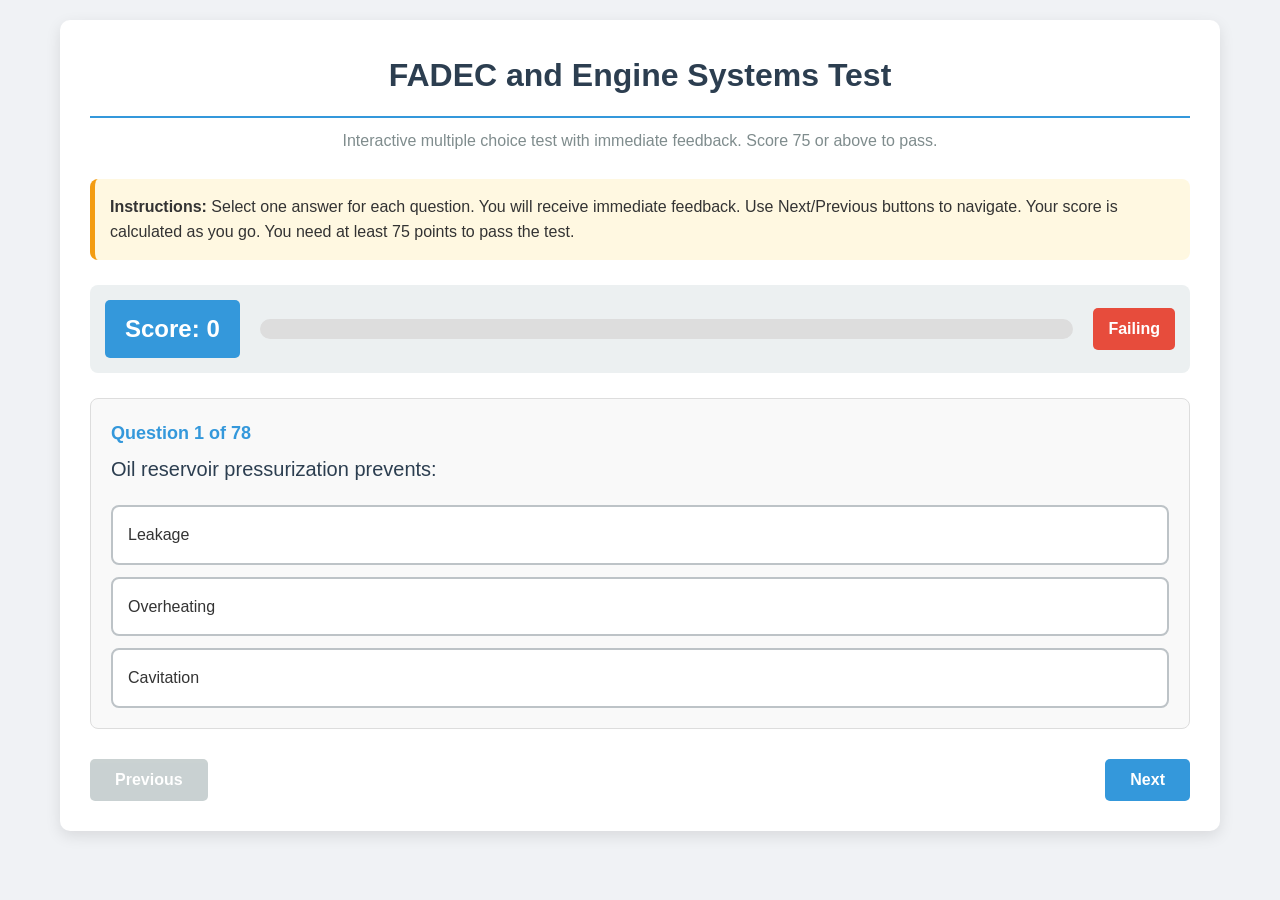
==== PW4000- 78 QUIZ.html @ d31b74fe "Rename fixed_107_quiz.html to PW4000- 78 QUIZ.html" ====
<!DOCTYPE html>
<html lang="en">

<head>
    <meta charset="UTF-8">
    <meta name="viewport" content="width=device-width, initial-scale=1.0">
    <title>PW4000--TAHTA-SORULARI Test</title>
    <style>
        * {
            box-sizing: border-box;
            margin: 0;
            padding: 0;
            font-family: 'Segoe UI', Tahoma, Geneva, Verdana, sans-serif;
        }

        body {
            background-color: #f0f2f5;
            color: #333;
            line-height: 1.6;
            padding: 20px;
            max-width: 1200px;
            margin: 0 auto;
        }

        .container {
            background-color: white;
            border-radius: 10px;
            box-shadow: 0 5px 15px rgba(0, 0, 0, 0.1);
            padding: 30px;
            margin-bottom: 30px;
        }

        h1 {
            color: #2c3e50;
            text-align: center;
            margin-bottom: 10px;
            border-bottom: 2px solid #3498db;
            padding-bottom: 15px;
        }

        .description {
            text-align: center;
            color: #7f8c8d;
            margin-bottom: 25px;
            font-size: 16px;
        }

        .score-container {
            display: flex;
            justify-content: space-between;
            align-items: center;
            background-color: #ecf0f1;
            padding: 15px;
            border-radius: 8px;
            margin-bottom: 25px;
            flex-wrap: wrap;
        }

        .score-box {
            background-color: #3498db;
            color: white;
            padding: 10px 20px;
            border-radius: 5px;
            font-size: 24px;
            font-weight: bold;
            min-width: 100px;
            text-align: center;
        }

        .progress-bar {
            flex-grow: 1;
            height: 20px;
            background-color: #ddd;
            border-radius: 10px;
            margin: 0 20px;
            overflow: hidden;
        }

        .progress {
            height: 100%;
            background-color: #2ecc71;
            width: 0%;
            transition: width 0.5s ease;
        }

        .status {
            font-weight: bold;
            padding: 8px 15px;
            border-radius: 5px;
            background-color: #f39c12;
            color: white;
        }

        .status.passed {
            background-color: #27ae60;
        }

        .status.failed {
            background-color: #e74c3c;
        }

        .question-container {
            margin-bottom: 30px;
            padding: 20px;
            border: 1px solid #ddd;
            border-radius: 8px;
            background-color: #f9f9f9;
        }

        .question-number {
            color: #3498db;
            font-weight: bold;
            margin-bottom: 5px;
            font-size: 18px;
        }

        .question-text {
            font-size: 20px;
            margin-bottom: 20px;
            color: #2c3e50;
        }

        .options-container {
            display: grid;
            grid-template-columns: 1fr;
            gap: 12px;
        }

        .option {
            padding: 15px;
            border: 2px solid #bdc3c7;
            border-radius: 8px;
            cursor: pointer;
            transition: all 0.2s;
            font-size: 16px;
            background-color: white;
        }

        .option:hover {
            background-color: #f1f8ff;
            border-color: #3498db;
        }

        .option.selected {
            background-color: #d6eaf8;
            border-color: #2980b9;
        }

        .option.correct {
            background-color: #d5f4e6;
            border-color: #27ae60;
        }

        .option.incorrect {
            background-color: #fadbd8;
            border-color: #e74c3c;
        }

        .feedback {
            padding: 15px;
            border-radius: 8px;
            margin-top: 20px;
            display: none;
            font-weight: bold;
        }

        .feedback.correct {
            background-color: #d5f4e6;
            color: #27ae60;
            border-left: 5px solid #27ae60;
        }

        .feedback.incorrect {
            background-color: #fadbd8;
            color: #e74c3c;
            border-left: 5px solid #e74c3c;
        }

        .navigation {
            display: flex;
            justify-content: space-between;
            margin-top: 30px;
        }

        button {
            padding: 12px 25px;
            border: none;
            border-radius: 5px;
            cursor: pointer;
            font-size: 16px;
            font-weight: bold;
            transition: all 0.3s;
        }

        #prev-btn {
            background-color: #95a5a6;
            color: white;
        }

        #prev-btn:hover:not(:disabled) {
            background-color: #7f8c8d;
        }

        #next-btn {
            background-color: #3498db;
            color: white;
        }

        #next-btn:hover:not(:disabled) {
            background-color: #2980b9;
        }

        #submit-btn {
            background-color: #27ae60;
            color: white;
            display: none;
        }

        #submit-btn:hover {
            background-color: #219653;
        }

        button:disabled {
            opacity: 0.5;
            cursor: not-allowed;
        }

        .results-container {
            display: none;
            text-align: center;
            padding: 30px;
            background-color: #f9f9f9;
            border-radius: 10px;
            margin-top: 20px;
        }

        .results-title {
            color: #2c3e50;
            margin-bottom: 20px;
            font-size: 28px;
        }

        .final-score {
            font-size: 48px;
            font-weight: bold;
            color: #3498db;
            margin: 20px 0;
        }

        .result-message {
            font-size: 22px;
            margin: 20px 0;
            padding: 15px;
            border-radius: 8px;
        }

        .passed-message {
            background-color: #d5f4e6;
            color: #27ae60;
        }

        .failed-message {
            background-color: #fadbd8;
            color: #e74c3c;
        }

        #restart-btn {
            background-color: #9b59b6;
            color: white;
            margin-top: 20px;
            padding: 15px 40px;
            font-size: 18px;
        }

        #restart-btn:hover {
            background-color: #8e44ad;
        }

        .instructions {
            background-color: #fff8e1;
            padding: 15px;
            border-radius: 8px;
            margin-bottom: 25px;
            border-left: 5px solid #f39c12;
        }

        @media (max-width: 768px) {
            .options-container {
                grid-template-columns: 1fr;
            }

            .score-container {
                flex-direction: column;
                gap: 15px;
            }

            .progress-bar {
                width: 100%;
                margin: 10px 0;
            }
        }
    </style>
</head>

<body>
    <div class="container">
        <h1>FADEC and Engine Systems Test</h1>
        <p class="description">Interactive multiple choice test with immediate feedback. Score 75 or above to pass.</p>

        <div class="instructions">
            <p><strong>Instructions:</strong> Select one answer for each question. You will receive immediate feedback.
                Use Next/Previous buttons to navigate. Your score is calculated as you go. You need at least 75 points
                to pass the test.</p>
        </div>

        <div class="score-container">
            <div class="score-box">Score: <span id="score">0</span></div>
            <div class="progress-bar">
                <div class="progress" id="progress"></div>
            </div>
            <div class="status" id="status">In Progress</div>
        </div>

        <div id="question-display">
            <!-- Questions will be displayed here -->
        </div>

        <div class="navigation">
            <button id="prev-btn" disabled>Previous</button>
            <button id="next-btn">Next</button>
            <button id="submit-btn" style="display:none;">Submit Test</button>
        </div>

        <div class="results-container" id="results-container">
            <h2 class="results-title">Test Results</h2>
            <div class="final-score" id="final-score">0</div>
            <div class="result-message" id="result-message"></div>
            <p id="result-details"></p>
            <button id="restart-btn">Restart Test</button>
        </div>
    </div>

    <script>
        // Questions data
        const questions = [
            {
                "question": "What is the bypass ratio of the PW4000 engine?",
                "correctAnswer": "5.1:1",
                "wrongAnswers": [
                    "4.5:1",
                    "6.0:1"
                ]
            },
            {
                "question": "Approved fuel for PW4000 is:",
                "correctAnswer": "JET A-1",
                "wrongAnswers": [
                    "JET A",
                    "AVGAS"
                ]
            },
            {
                "question": "HPSOV is:",
                "correctAnswer": "Electrically controlled, hydraulically operated",
                "wrongAnswers": [
                    "Hydraulically controlled",
                    "Pneumatically operated"
                ]
            },
            {
                "question": "Engine thrust reverser operation is:",
                "correctAnswer": "Electrically controlled, hydraulically operated",
                "wrongAnswers": [
                    "Mechanical",
                    "Electrical only"
                ]
            },
            {
                "question": "At which N2 percentage ignition cuts off?",
                "correctAnswer": "48%",
                "wrongAnswers": [
                    "35%",
                    "60%"
                ]
            },
            {
                "question": "Nacelle uses which pressure?",
                "correctAnswer": "Ram air pressure",
                "wrongAnswers": [
                    "Fuel pressure",
                    "Oil pressure"
                ]
            },
            {
                "question": "TCC operates with:",
                "correctAnswer": "Ram air pressure",
                "wrongAnswers": [
                    "Fuel pressure",
                    "Hydraulic pressure"
                ]
            },
            {
                "question": "15th stage bleed air is used for:",
                "correctAnswer": "Anti-ice",
                "wrongAnswers": [
                    "Cooling",
                    "Starting"
                ]
            },
            {
                "question": "Unrated mode reference pressure:",
                "correctAnswer": "P20 or P7",
                "wrongAnswers": [
                    "P49.5",
                    "P3"
                ]
            },
            {
                "question": "How many heat exchangers exist?",
                "correctAnswer": "Two",
                "wrongAnswers": [
                    "One",
                    "Three"
                ]
            },
            {
                "question": "P2/T2 are sensed at:",
                "correctAnswer": "Engine inlet",
                "wrongAnswers": [
                    "Compressor outlet",
                    "Turbine inlet"
                ]
            },
            {
                "question": "REV system controlled by:",
                "correctAnswer": "EIVMU",
                "wrongAnswers": [
                    "FCU",
                    "AGB"
                ]
            },
            {
                "question": "ECU is also called:",
                "correctAnswer": "EEC",
                "wrongAnswers": [
                    "FCU",
                    "MCDU"
                ]
            },
            {
                "question": "Bleed system stages:",
                "correctAnswer": "8th & 15th",
                "wrongAnswers": [
                    "5th & 9th",
                    "10th & 12th"
                ]
            },
            {
                "question": "Fire PB action on HPSOV:",
                "correctAnswer": "OFF",
                "wrongAnswers": [
                    "Open",
                    "No effect"
                ]
            },
            {
                "question": "EGT data is sent to:",
                "correctAnswer": "EEC",
                "wrongAnswers": [
                    "ECAM",
                    "FCU"
                ]
            },
            {
                "question": "PW4000 PN4168 thrust rating:",
                "correctAnswer": "68,000 lbs",
                "wrongAnswers": [
                    "60,000 lbs",
                    "72,000 lbs"
                ]
            },
            {
                "question": "Oil reservoir pressurization prevents:",
                "correctAnswer": "Cavitation",
                "wrongAnswers": [
                    "Overheating",
                    "Leakage"
                ]
            },
            {
                "question": "LP fuel shut-off valve controlled by:",
                "correctAnswer": "Master lever or Fire PB",
                "wrongAnswers": [
                    "EEC only",
                    "Fuel pump"
                ]
            },
            {
                "question": "Loss of P20 causes engine to go to:",
                "correctAnswer": "Rated N1",
                "wrongAnswers": [
                    "Unrated",
                    "Idle"
                ]
            },
            {
                "question": "Fuel flow and fuel used computed by:",
                "correctAnswer": "EEC",
                "wrongAnswers": [
                    "ECAM",
                    "FCU"
                ]
            },
            {
                "question": "Only dry cranking is possible when:",
                "correctAnswer": "No EIVMU",
                "wrongAnswers": [
                    "No ignition",
                    "No FADEC"
                ]
            },
            {
                "question": "Compressor inlet pressure is:",
                "correctAnswer": "P20",
                "wrongAnswers": [
                    "P49.5",
                    "P3"
                ]
            },
            {
                "question": "EPR is calculated as:",
                "correctAnswer": "P49.5/P20",
                "wrongAnswers": [
                    "P3/P20",
                    "P7/P49.5"
                ]
            },
            {
                "question": "TLS is controlled by:",
                "correctAnswer": "FCPC",
                "wrongAnswers": [
                    "EEC",
                    "MCDU"
                ]
            },
            {
                "question": "PW4000 engine type:",
                "correctAnswer": "High bypass, dual rotor",
                "wrongAnswers": [
                    "Low bypass",
                    "Single spool"
                ]
            },
            {
                "question": "Forward engine mount located at:",
                "correctAnswer": "Intermediate case",
                "wrongAnswers": [
                    "Fan case",
                    "Turbine case"
                ]
            },
            {
                "question": "Which unit does NOT control the engine?",
                "correctAnswer": "DMU",
                "wrongAnswers": [
                    "EEC",
                    "FCU"
                ]
            },
            {
                "question": "Oil pressure below 70 PSI shows:",
                "correctAnswer": "Red",
                "wrongAnswers": [
                    "Amber",
                    "Green"
                ]
            },
            {
                "question": "Master chip detector location:",
                "correctAnswer": "Under oil tank",
                "wrongAnswers": [
                    "AGB",
                    "Bearing sump"
                ]
            },
            {
                "question": "Fuel ON solenoid controlled by:",
                "correctAnswer": "Both",
                "wrongAnswers": [
                    "EEC",
                    "EFC"
                ]
            },
            {
                "question": "Main fuel pump driven by:",
                "correctAnswer": "Gearbox",
                "wrongAnswers": [
                    "Electric motor",
                    "Hydraulic system"
                ]
            },
            {
                "question": "ENG anti-ice feedback is sensed by:",
                "correctAnswer": "Downstream pressure",
                "wrongAnswers": [
                    "Upstream pressure",
                    "Temperature"
                ]
            },
            {
                "question": "Autothrust pushbutton function:",
                "correctAnswer": "Disengage A/THR",
                "wrongAnswers": [
                    "Engage A/THR",
                    "Reset A/THR"
                ]
            },
            {
                "question": "Manual inflight autostart uses:",
                "correctAnswer": "Both ignitions",
                "wrongAnswers": [
                    "Single ignition",
                    "No ignition"
                ]
            },
            {
                "question": "Dry motoring is achieved by:",
                "correctAnswer": "CRANK",
                "wrongAnswers": [
                    "START",
                    "AUTO"
                ]
            },
            {
                "question": "Autothrust activation requires:",
                "correctAnswer": "ADIRS + thrust lever",
                "wrongAnswers": [
                    "Only thrust lever",
                    "EEC only"
                ]
            },
            {
                "question": "EGT measurement is processed by:",
                "correctAnswer": "EEC",
                "wrongAnswers": [
                    "ECAM",
                    "MCDU"
                ]
            },
            {
                "question": "Bleed system uses feedback from:",
                "correctAnswer": "Both",
                "wrongAnswers": [
                    "Pressure switches",
                    "Thermocouples"
                ]
            },
            {
                "question": "Oil pressure regulation is via:",
                "correctAnswer": "Metering plug",
                "wrongAnswers": [
                    "Pump",
                    "Valve"
                ]
            },
            {
                "question": "FADEC SYS FAULT indicates:",
                "correctAnswer": "Thermocouple overheat",
                "wrongAnswers": [
                    "Fuel leak",
                    "Oil overpressure"
                ]
            },
            {
                "question": "Gas pressure loss opens:",
                "correctAnswer": "Integrity valve",
                "wrongAnswers": [
                    "PRV",
                    "HPSOV"
                ]
            },
            {
                "question": "Fuel filter clog indication appears on:",
                "correctAnswer": "SD F/USED",
                "wrongAnswers": [
                    "EWD",
                    "MCDU"
                ]
            },
            {
                "question": "EIVMU receives N2 speed from:",
                "correctAnswer": "EEC",
                "wrongAnswers": [
                    "Sensor",
                    "PMA"
                ]
            },
            {
                "question": "ERU location:",
                "correctAnswer": "Engine rear near EEC",
                "wrongAnswers": [
                    "Fan case",
                    "AGB"
                ]
            },
            {
                "question": "PW4000 bleed configuration:",
                "correctAnswer": "8th & 15th",
                "wrongAnswers": [
                    "5th & 9th",
                    "10th & 12th"
                ]
            },
            {
                "question": "Servo fuel supplied via:",
                "correctAnswer": "Main boost stage",
                "wrongAnswers": [
                    "Transfer pump",
                    "EFC"
                ]
            },
            {
                "question": "Fuel is mixed in:",
                "correctAnswer": "Bypass duct",
                "wrongAnswers": [
                    "Core",
                    "Combustor"
                ]
            },
            {
                "question": "Forward engine mount attached to:",
                "correctAnswer": "Intermediate case",
                "wrongAnswers": [
                    "Fan case",
                    "Turbine case"
                ]
            },
            {
                "question": "T/R indication disappears when:",
                "correctAnswer": "Fully stowed & locked",
                "wrongAnswers": [
                    "Unlocked",
                    "Hydraulic off"
                ]
            },
            {
                "question": "TLS function:",
                "correctAnswer": "Inflight T/R deployment",
                "wrongAnswers": [
                    "Reverse unlock",
                    "Ground lock"
                ]
            },
            {
                "question": "Oil reservoir pressurization prevents:",
                "correctAnswer": "Cavitation",
                "wrongAnswers": [
                    "Leakage",
                    "Overheat"
                ]
            },
            {
                "question": "Master lever ON opens:",
                "correctAnswer": "Both",
                "wrongAnswers": [
                    "LPSOV",
                    "HPSOV"
                ]
            },
            {
                "question": "FAV function:",
                "correctAnswer": "Cooling modulation",
                "wrongAnswers": [
                    "Fuel regulation",
                    "Bleed control"
                ]
            },
            {
                "question": "Vibration sensors monitor:",
                "correctAnswer": "N1 bearing & P flange",
                "wrongAnswers": [
                    "N2 only",
                    "Fan only"
                ]
            },
            {
                "question": "ENG anti-ice valve feedback via:",
                "correctAnswer": "Pressure",
                "wrongAnswers": [
                    "Temperature",
                    "Position"
                ]
            },
            {
                "question": "Only dry cranking is possible with:",
                "correctAnswer": "No EIVMU",
                "wrongAnswers": [
                    "No ignition",
                    "No fuel"
                ]
            },
            {
                "question": "FADEC power changeover is:",
                "correctAnswer": "Automatic",
                "wrongAnswers": [
                    "Manual",
                    "Ground only"
                ]
            },
            {
                "question": "N2 PMA speed to EEC via:",
                "correctAnswer": "EIVMU",
                "wrongAnswers": [
                    "Sensor",
                    "MCDU"
                ]
            },
            {
                "question": "Which mode when P20 is lost?",
                "correctAnswer": "Rated N1",
                "wrongAnswers": [
                    "Unrated",
                    "Idle"
                ]
            },
            {
                "question": "Thrust regulation controlled by:",
                "correctAnswer": "EEC",
                "wrongAnswers": [
                    "FCU",
                    "ECAM"
                ]
            },
            {
                "question": "Oil pressure low warning shown on:",
                "correctAnswer": "EWD",
                "wrongAnswers": [
                    "SD",
                    "MCDU"
                ]
            },
            {
                "question": "Bleed feedback at 2.9 uses:",
                "correctAnswer": "Thermocouple",
                "wrongAnswers": [
                    "Pressure switch",
                    "Valve"
                ]
            },
            {
                "question": "Fire detector system type:",
                "correctAnswer": "Dual loop",
                "wrongAnswers": [
                    "Pneumatic",
                    "Electrical"
                ]
            },
            {
                "question": "Preservation purpose:",
                "correctAnswer": "Corrosion protection",
                "wrongAnswers": [
                    "Cooling",
                    "Lubrication"
                ]
            },
            {
                "question": "No.3 bearing cooling air from:",
                "correctAnswer": "12th stage",
                "wrongAnswers": [
                    "8th stage",
                    "15th stage"
                ]
            },
            {
                "question": "EEC provides EGT limit protection:",
                "correctAnswer": "Only during ground cooling",
                "wrongAnswers": [
                    "Always",
                    "Never"
                ]
            },
            {
                "question": "Engine oil breather system vents:",
                "correctAnswer": "Oil vapor",
                "wrongAnswers": [
                    "Fuel",
                    "Air only"
                ]
            },
            {
                "question": "Fuel used and FF calculated by:",
                "correctAnswer": "EEC",
                "wrongAnswers": [
                    "ECAM",
                    "FCU"
                ]
            },
            {
                "question": "Oil filter clogged indication at:",
                "correctAnswer": "70 PSI",
                "wrongAnswers": [
                    "50 PSI",
                    "90 PSI"
                ]
            },
            {
                "question": "Which component does not use fuel muscle?",
                "correctAnswer": "TVBC",
                "wrongAnswers": [
                    "FMV",
                    "EFC"
                ]
            },
            {
                "question": "ENG START selector to NORM:",
                "correctAnswer": "Immediate de-energize",
                "wrongAnswers": [
                    "Delayed de-energize",
                    "No effect"
                ]
            },
            {
                "question": "When no EIVMU available:",
                "correctAnswer": "Dry start only",
                "wrongAnswers": [
                    "Wet start",
                    "Auto start"
                ]
            },
            {
                "question": "NCC air source:",
                "correctAnswer": "Fan air",
                "wrongAnswers": [
                    "Core air",
                    "Bleed air"
                ]
            },
            {
                "question": "EEC receives digital inputs from:",
                "correctAnswer": "EIVMU",
                "wrongAnswers": [
                    "ECAM",
                    "ADIRS"
                ]
            },
            {
                "question": "Vibration green pulse indicates:",
                "correctAnswer": "Out of limit",
                "wrongAnswers": [
                    "Normal",
                    "Sensor failure"
                ]
            },
            {
                "question": "Autostart abnormal recovery:",
                "correctAnswer": "Dry control restart",
                "wrongAnswers": [
                    "Abort",
                    "Manual only"
                ]
            },
            {
                "question": "Fuel drain mast connected to:",
                "correctAnswer": "2.5 actuator",
                "wrongAnswers": [
                    "TCC",
                    "Pump"
                ]
            }
        ];

        // Shuffle function for array
        function shuffleArray(array) {
            for (let i = array.length - 1; i > 0; i--) {
                const j = Math.floor(Math.random() * (i + 1));
                [array[i], array[j]] = [array[j], array[i]];
            }
            return array;
        }

        // Initialize test
        let currentQuestionIndex = 0;
        let score = 0;
        let userAnswers = new Array(questions.length).fill(null);
        let shuffledQuestions = shuffleArray([...questions]);

        // Shuffle options for each question
        shuffledQuestions.forEach(q => {
            q.options = shuffleArray([q.correctAnswer, ...q.wrongAnswers]);
        });

        // DOM Elements
        const questionDisplay = document.getElementById('question-display');
        const scoreElement = document.getElementById('score');
        const progressElement = document.getElementById('progress');
        const statusElement = document.getElementById('status');
        const prevBtn = document.getElementById('prev-btn');
        const nextBtn = document.getElementById('next-btn');
        const submitBtn = document.getElementById('submit-btn');
        const resultsContainer = document.getElementById('results-container');
        const finalScoreElement = document.getElementById('final-score');
        const resultMessageElement = document.getElementById('result-message');
        const resultDetailsElement = document.getElementById('result-details');
        const restartBtn = document.getElementById('restart-btn');

        // Display current question
        function displayQuestion() {
            const question = shuffledQuestions[currentQuestionIndex];
            const questionNumber = currentQuestionIndex + 1;
            const totalQuestions = shuffledQuestions.length;

            // Update progress bar
            const progressPercent = (currentQuestionIndex / (totalQuestions - 1)) * 100;
            progressElement.style.width = `${progressPercent}%`;

            // Update navigation buttons
            prevBtn.disabled = currentQuestionIndex === 0;

            if (currentQuestionIndex === totalQuestions - 1) {
                nextBtn.style.display = 'none';
                submitBtn.style.display = 'block';
            } else {
                nextBtn.style.display = 'block';
                submitBtn.style.display = 'none';
            }

            // Create question HTML
            let optionsHTML = '';
            question.options.forEach((option, index) => {
                let optionClass = 'option';
                let isSelected = userAnswers[currentQuestionIndex] === option;

                if (isSelected) {
                    optionClass += ' selected';

                    // If answer has been submitted, show correct/incorrect
                    if (userAnswers[currentQuestionIndex] !== null) {
                        if (option === question.correctAnswer) {
                            optionClass += ' correct';
                        } else {
                            optionClass += ' incorrect';
                        }
                    }
                }

                optionsHTML += `
                    <div class="${optionClass}" data-index="${index}">
                        ${option}
                    </div>
                `;
            });

            // Create feedback HTML if answer has been submitted
            let feedbackHTML = '';
            if (userAnswers[currentQuestionIndex] !== null) {
                const isCorrect = userAnswers[currentQuestionIndex] === question.correctAnswer;
                feedbackHTML = `
                    <div class="feedback ${isCorrect ? 'correct' : 'incorrect'}">
                        ${isCorrect ? '✓ Correct!' : '✗ Incorrect!'} The correct answer is: ${question.correctAnswer}
                    </div>
                `;
            }

            questionDisplay.innerHTML = `
                <div class="question-container">
                    <div class="question-number">Question ${questionNumber} of ${totalQuestions}</div>
                    <div class="question-text">${question.question}</div>
                    <div class="options-container">
                        ${optionsHTML}
                    </div>
                    ${feedbackHTML}
                </div>
            `;

            // Add event listeners to options
            document.querySelectorAll('.option').forEach(option => {
                option.addEventListener('click', () => {
                    if (userAnswers[currentQuestionIndex] === null) {
                        const selectedOption = option.textContent.trim();
                        userAnswers[currentQuestionIndex] = selectedOption;

                        // Check if answer is correct
                        if (selectedOption === question.correctAnswer) {
                            score++;
                            scoreElement.textContent = score;

                            // Update status based on score
                            updateStatus();
                        }

                        // Redisplay question to show feedback
                        displayQuestion();
                    }
                });
            });

            // Update score display
            scoreElement.textContent = score;
        }

        // Update pass/fail status display
        function updateStatus() {
            const totalQuestions = shuffledQuestions.length;
            const percentage = Math.round((score / totalQuestions) * 100);

            if (percentage >= 75) {
                statusElement.textContent = "Passing";
                statusElement.className = "status passed";
            } else {
                statusElement.textContent = "Failing";
                statusElement.className = "status failed";
            }
        }

        // Show results
        function showResults() {
            const totalQuestions = shuffledQuestions.length;
            const percentage = Math.round((score / totalQuestions) * 100);
            const passed = percentage >= 75;

            finalScoreElement.textContent = `${score}/${totalQuestions} (${percentage}%)`;

            if (passed) {
                resultMessageElement.textContent = "Congratulations! You passed the test!";
                resultMessageElement.className = "result-message passed-message";
            } else {
                resultMessageElement.textContent = "Sorry, you did not pass. Try again!";
                resultMessageElement.className = "result-message failed-message";
            }

            resultDetailsElement.textContent = `You answered ${score} out of ${totalQuestions} questions correctly. You need at least 75% (${Math.ceil(totalQuestions * 0.75)} correct answers) to pass.`;

            // Hide question display and show results
            questionDisplay.style.display = 'none';
            document.querySelector('.navigation').style.display = 'none';
            resultsContainer.style.display = 'block';
        }

        // Event listeners for navigation
        prevBtn.addEventListener('click', () => {
            if (currentQuestionIndex > 0) {
                currentQuestionIndex--;
                displayQuestion();
            }
        });

        nextBtn.addEventListener('click', () => {
            if (currentQuestionIndex < shuffledQuestions.length - 1) {
                currentQuestionIndex++;
                displayQuestion();
            }
        });

        submitBtn.addEventListener('click', showResults);

        restartBtn.addEventListener('click', () => {
            // Reset test
            currentQuestionIndex = 0;
            score = 0;
            userAnswers = new Array(questions.length).fill(null);
            shuffledQuestions = shuffleArray([...questions]);

            // Shuffle options for each question
            shuffledQuestions.forEach(q => {
                q.options = shuffleArray([q.correctAnswer, ...q.wrongAnswers]);
            });

            // Reset UI
            questionDisplay.style.display = 'block';
            document.querySelector('.navigation').style.display = 'flex';
            resultsContainer.style.display = 'none';
            statusElement.textContent = "In Progress";
            statusElement.className = "status";

            displayQuestion();
        });

        // Initialize test display
        displayQuestion();
        updateStatus();
    </script>
</body>

</html>
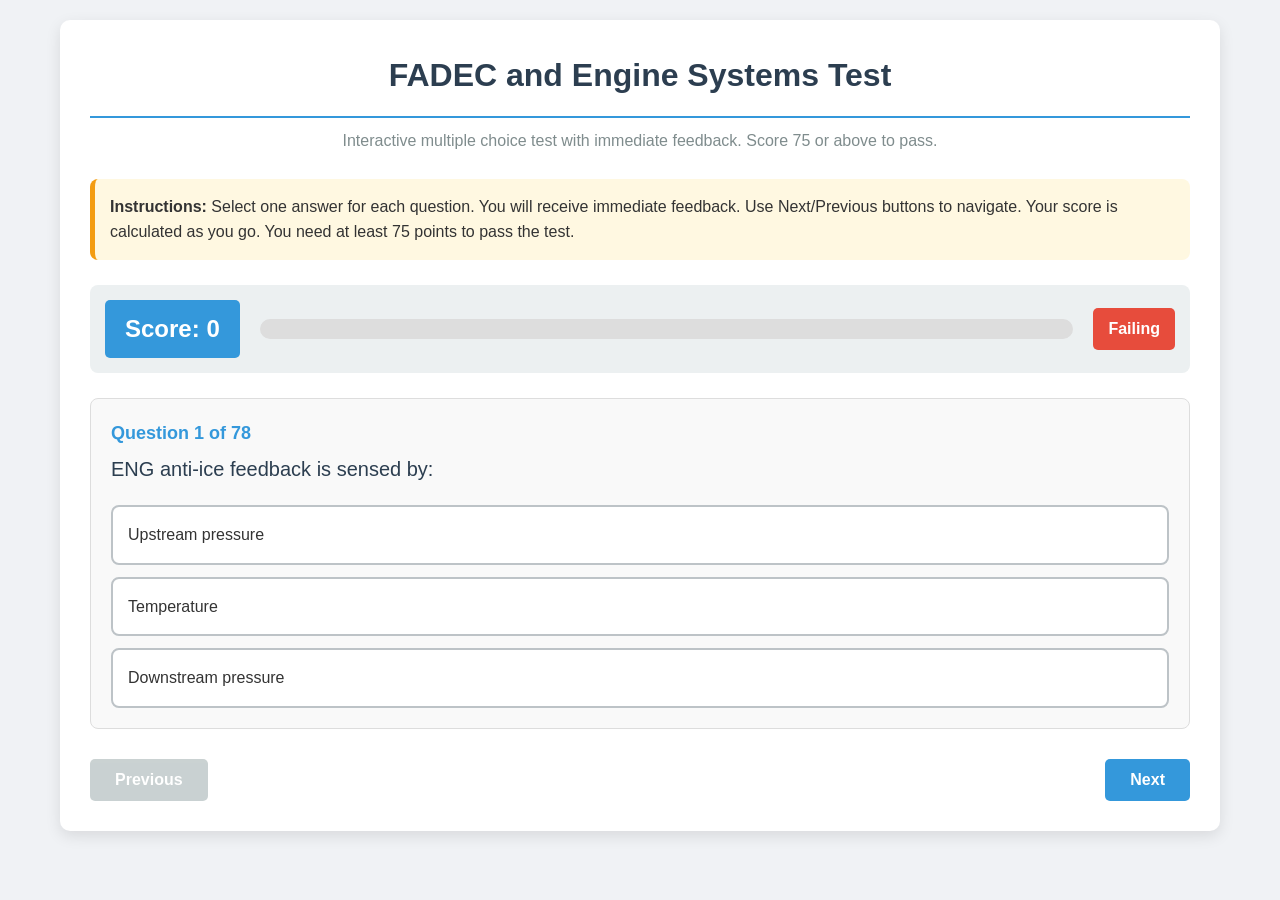
==== commit a6403b23: "Update PW4000- 78 QUIZ.html" ====
--- a/PW4000- 78 QUIZ.html
+++ b/PW4000- 78 QUIZ.html
@@ -4,7 +4,7 @@
 <head>
     <meta charset="UTF-8">
     <meta name="viewport" content="width=device-width, initial-scale=1.0">
-    <title>PW4000--TAHTA-SORULARI Test</title>
+    <title>PW4000--78EA TAHTA-SORULARI Test</title>
     <style>
         * {
             box-sizing: border-box;
